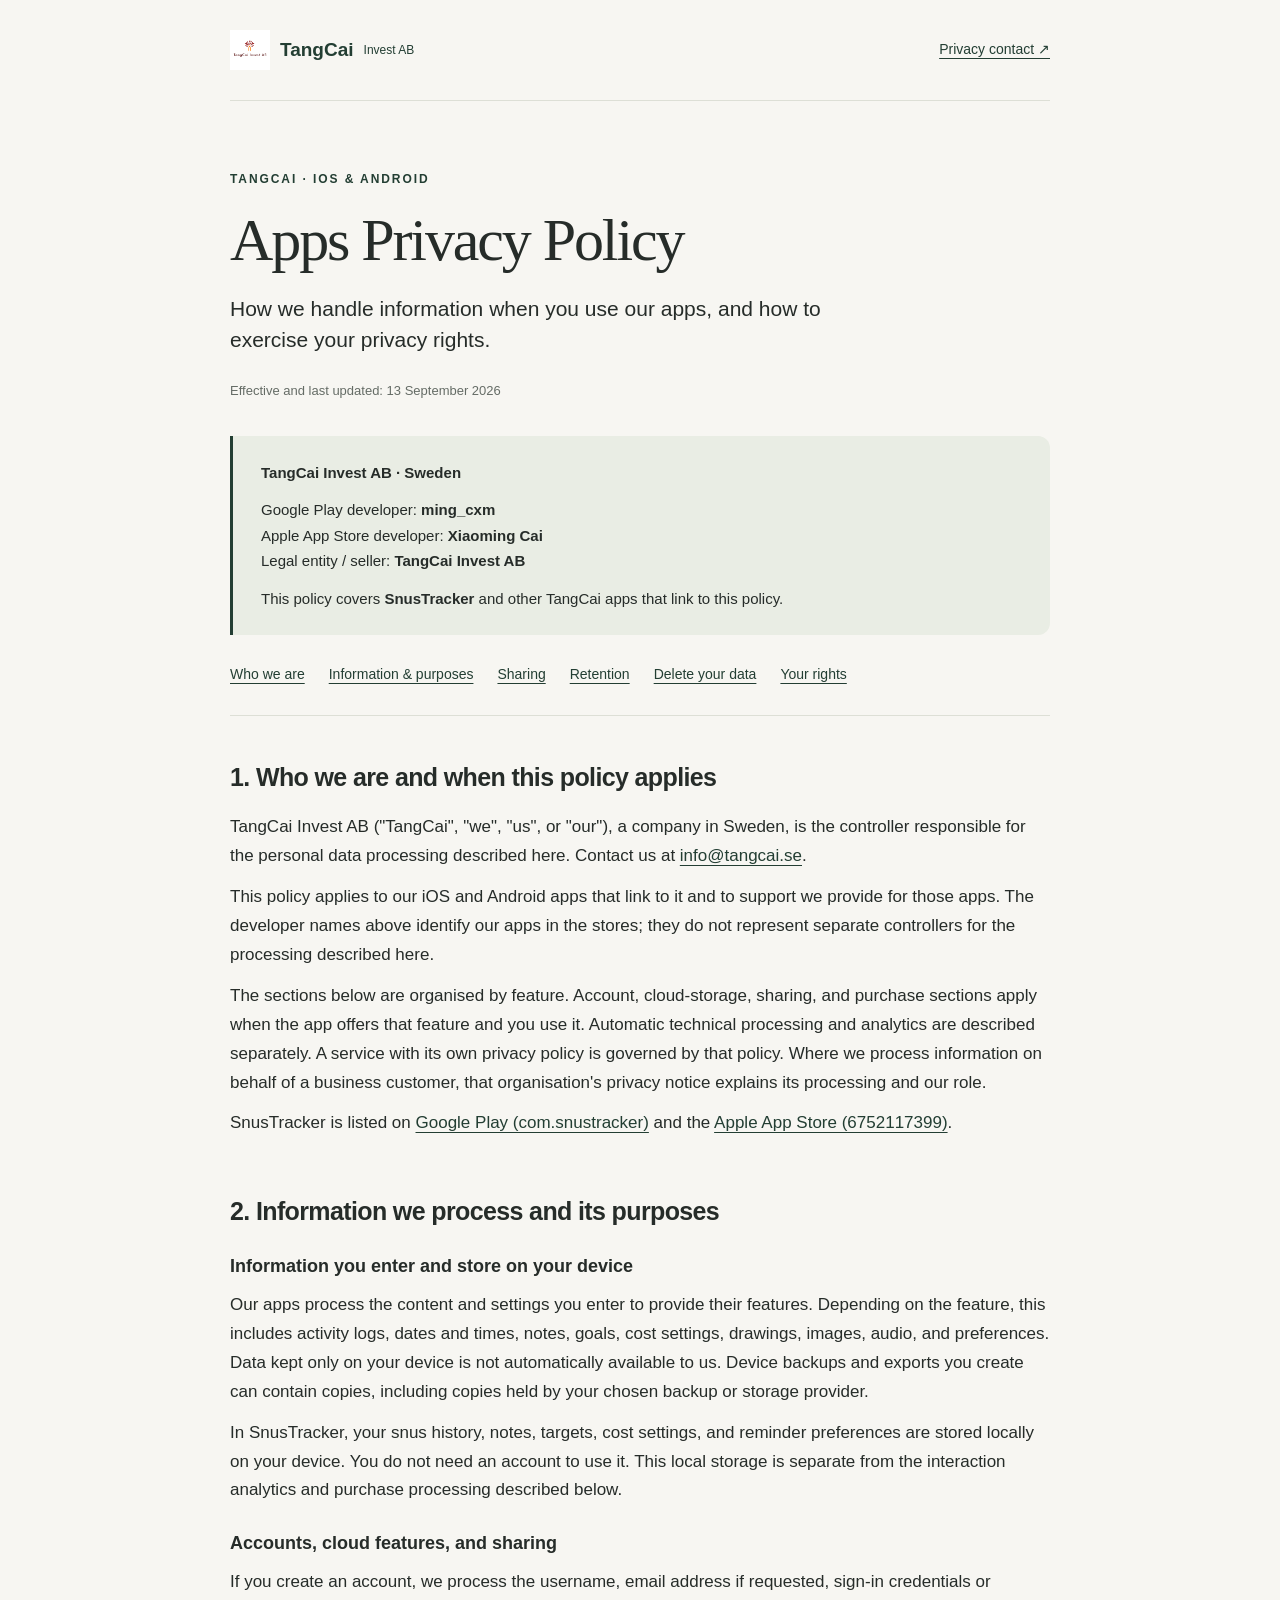
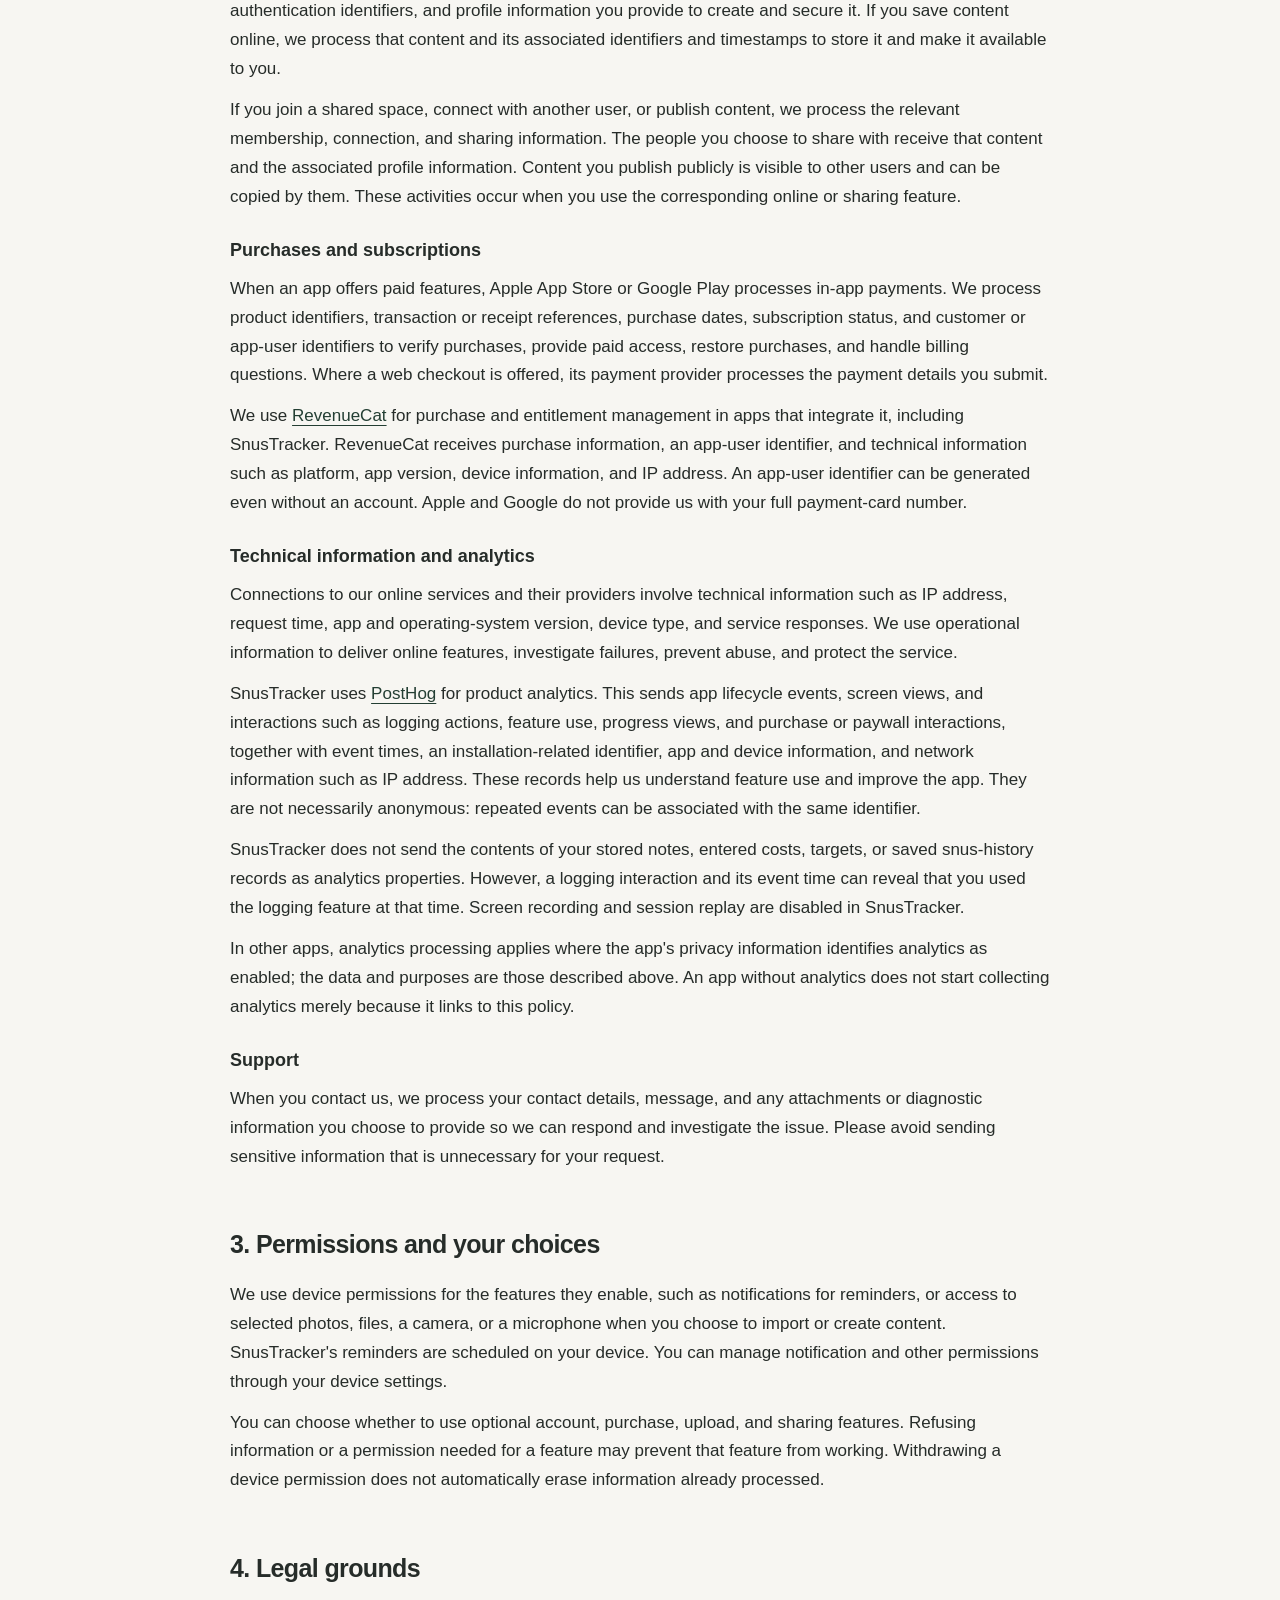
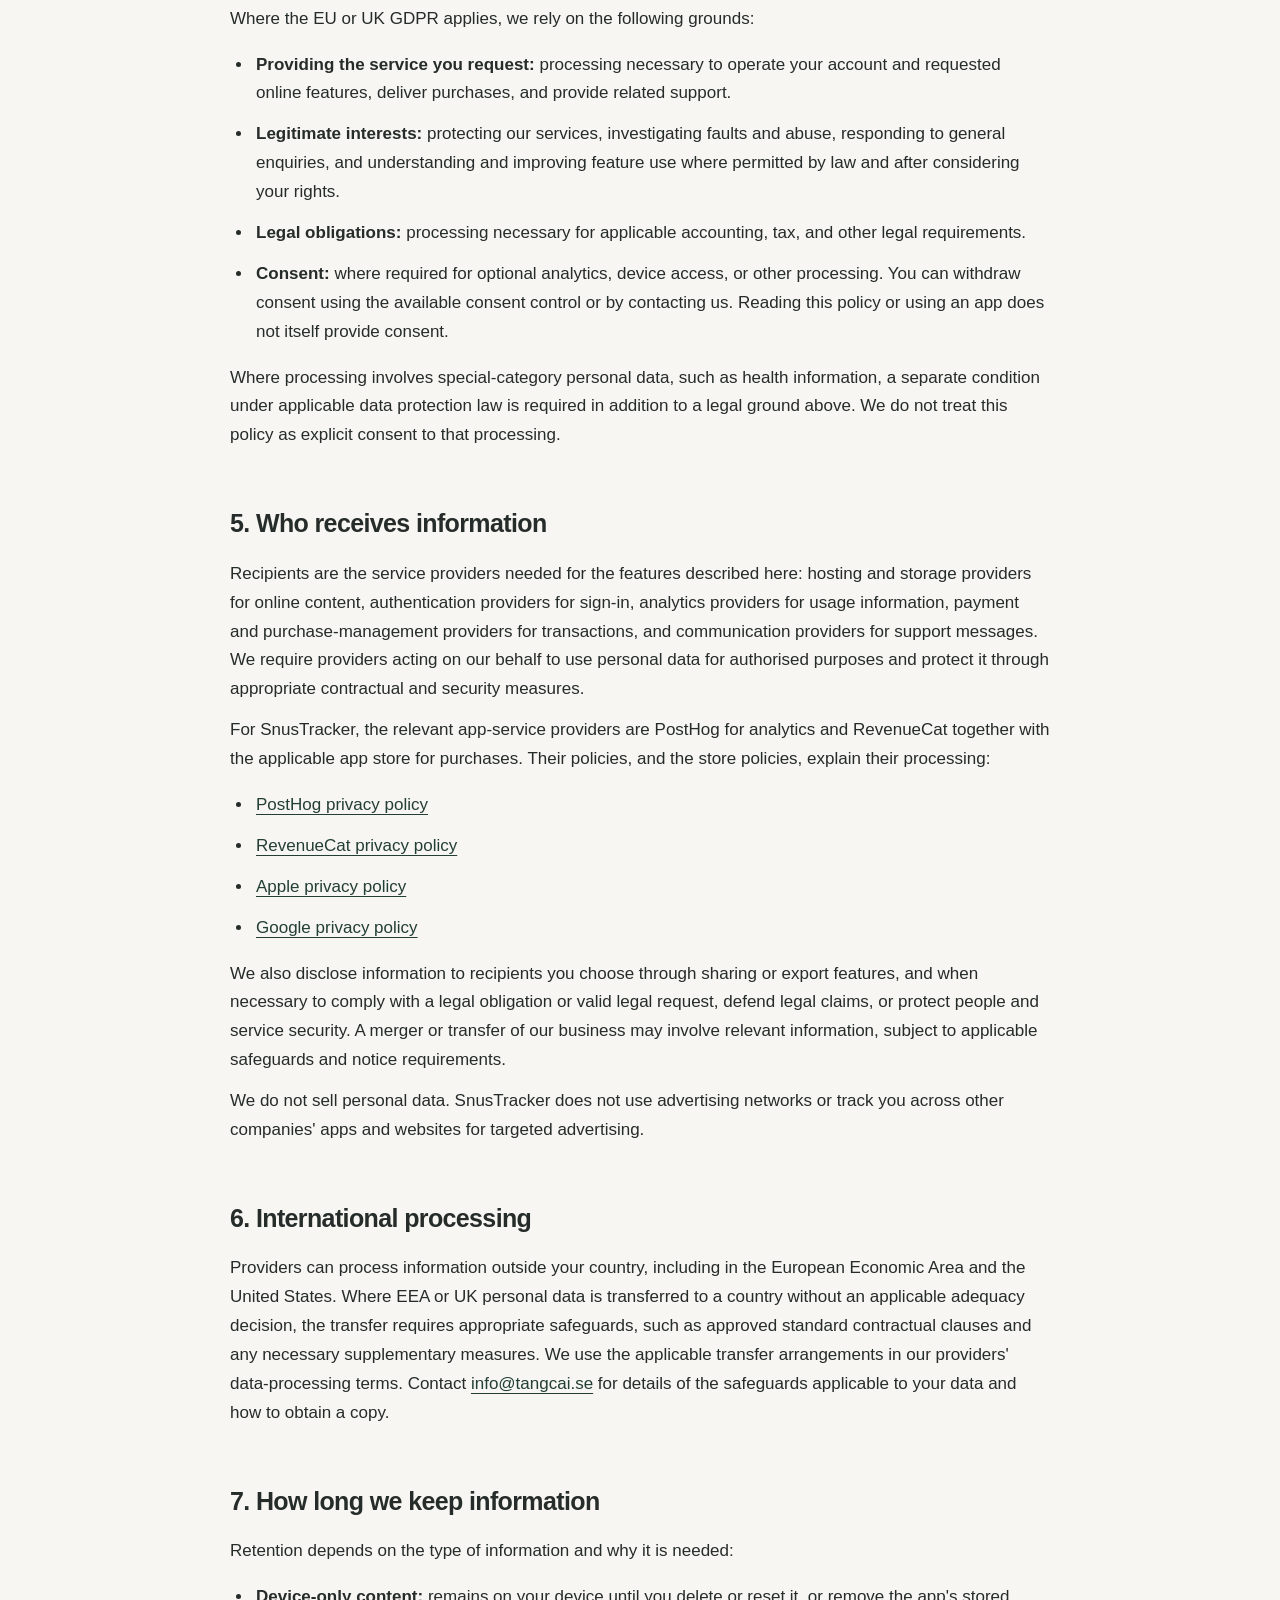
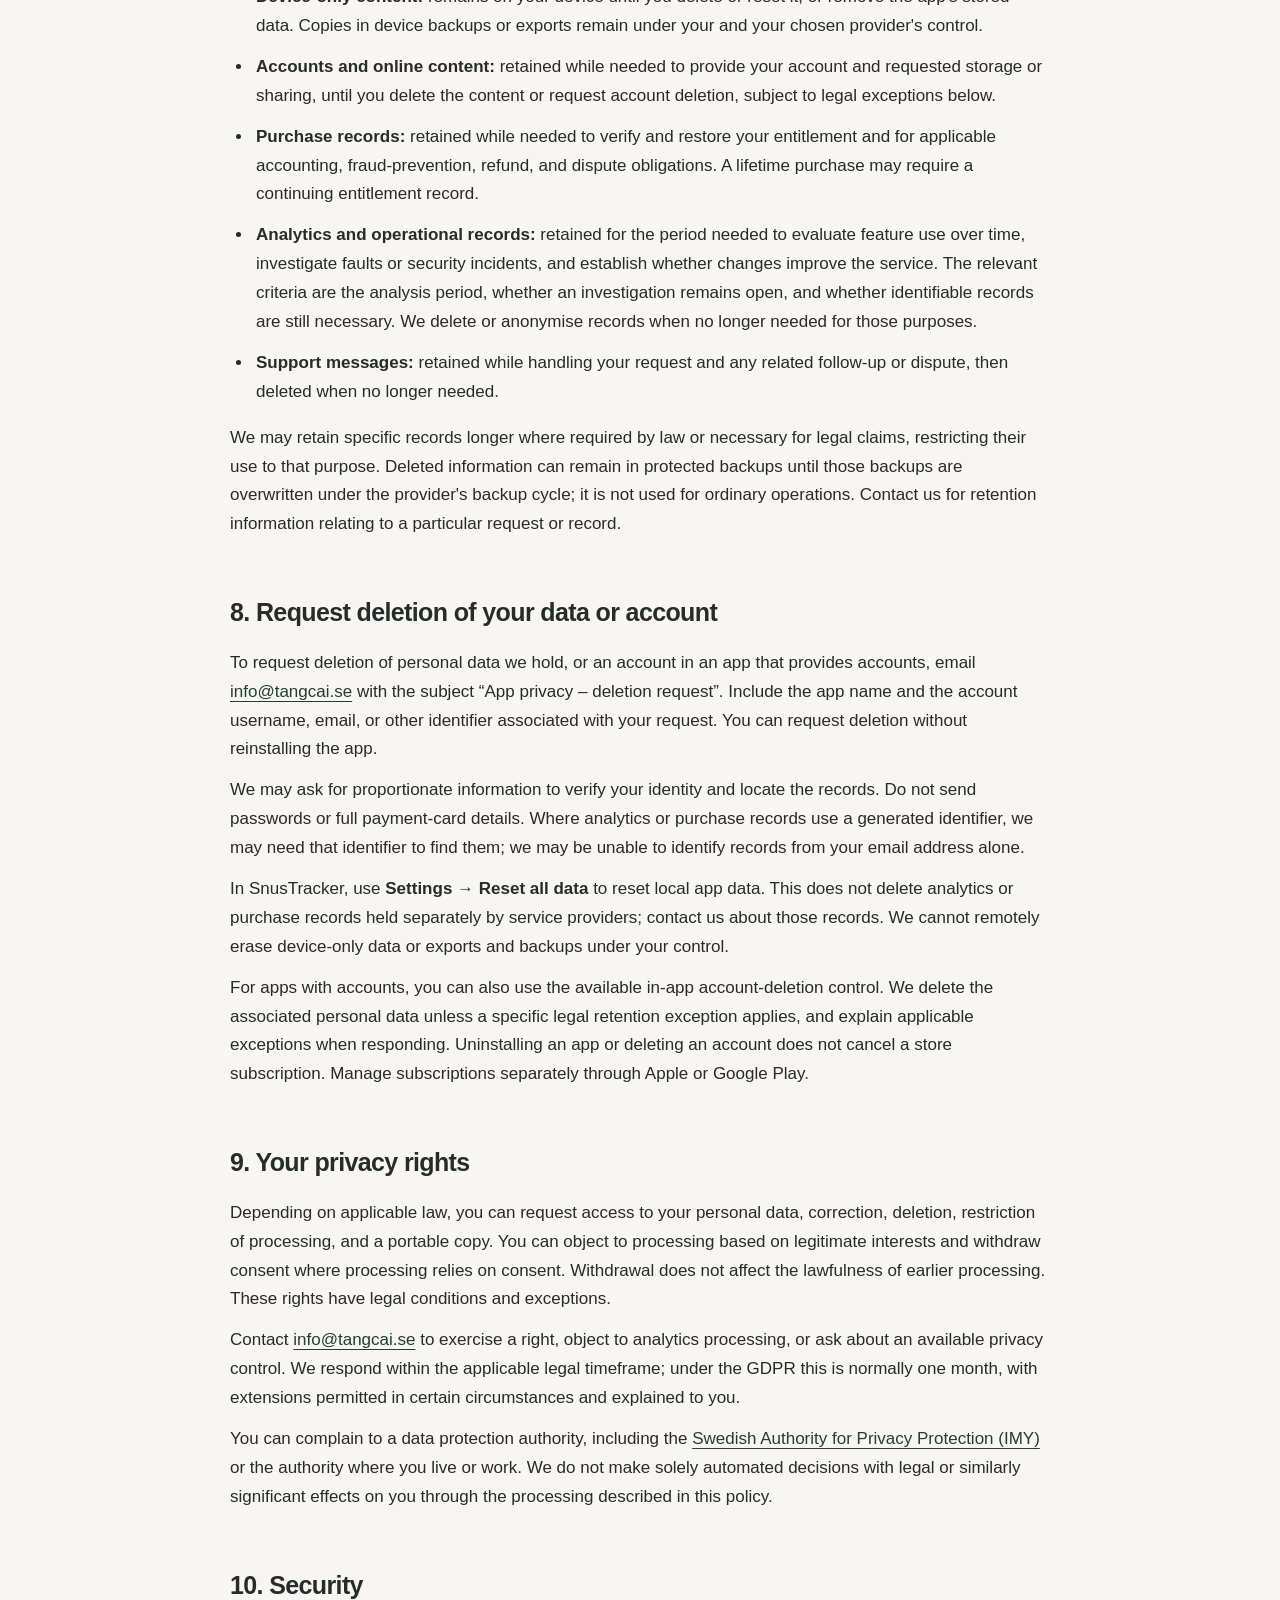
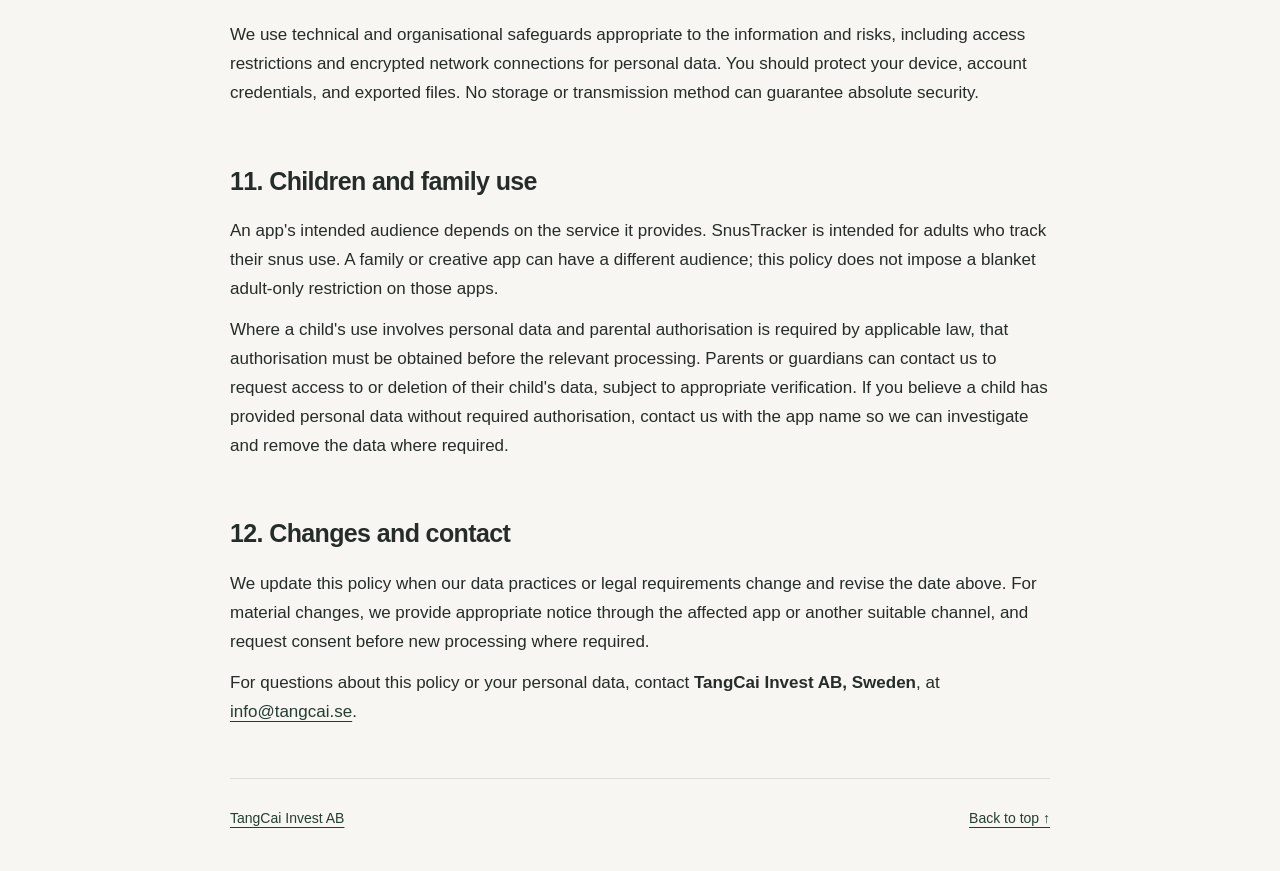
==== apps/privacy/index.html @ 23108cfd "Publish shared apps privacy policy" ====
<!doctype html>
<html lang="en">
  <head>
    <meta charset="utf-8" />
    <meta name="viewport" content="width=device-width, initial-scale=1" />
    <meta name="description" content="Privacy policy for TangCai Invest AB apps on iOS and Android, including SnusTracker. Learn about data, purchases, analytics, and your privacy rights." />
    <meta name="robots" content="index, follow" />
    <meta name="theme-color" content="#f7f6f2" />
    <link rel="canonical" href="https://tangcai.se/apps/privacy/" />
    <link rel="icon" href="../../logo.png" />
    <link rel="stylesheet" href="privacy.css" />
    <title>Apps Privacy Policy | TangCai Invest AB</title>
  </head>
  <body>
    <a class="skip-link" href="#policy">Skip to privacy policy</a>
    <header class="container">
      <a class="brand" href="../../"><img src="../../logo.png" width="40" height="40" alt="" />TangCai <span>Invest AB</span></a>
      <a href="mailto:info@tangcai.se">Privacy contact ↗</a>
    </header>
    <main class="container" id="policy">
      <div class="intro">
        <p class="eyebrow">TangCai · iOS &amp; Android</p>
        <h1>Apps Privacy Policy</h1>
        <p class="lead">How we handle information when you use our apps, and how to exercise your privacy rights.</p>
        <p class="updated">Effective and last updated: <time datetime="2026-09-13">13 September 2026</time></p>
      </div>
      <aside class="identity" aria-label="Developer identification">
        <strong>TangCai Invest AB · Sweden</strong>
        <p>Google Play developer: <strong>ming_cxm</strong><br />Apple App Store developer: <strong>Xiaoming Cai</strong><br />Legal entity / seller: <strong>TangCai Invest AB</strong></p>
        <p>This policy covers <strong>SnusTracker</strong> and other TangCai apps that link to this policy.</p>
      </aside>
      <nav class="contents" aria-label="Policy contents">
        <a href="#scope">Who we are</a><a href="#information">Information &amp; purposes</a><a href="#sharing">Sharing</a><a href="#retention">Retention</a><a href="#deletion">Delete your data</a><a href="#rights">Your rights</a>
      </nav>
      <section id="scope">
        <h2>1. Who we are and when this policy applies</h2>
        <p>TangCai Invest AB ("TangCai", "we", "us", or "our"), a company in Sweden, is the controller responsible for the personal data processing described here. Contact us at <a href="mailto:info@tangcai.se">info@tangcai.se</a>.</p>
        <p>This policy applies to our iOS and Android apps that link to it and to support we provide for those apps. The developer names above identify our apps in the stores; they do not represent separate controllers for the processing described here.</p>
        <p>The sections below are organised by feature. Account, cloud-storage, sharing, and purchase sections apply when the app offers that feature and you use it. Automatic technical processing and analytics are described separately. A service with its own privacy policy is governed by that policy. Where we process information on behalf of a business customer, that organisation's privacy notice explains its processing and our role.</p>
        <p>SnusTracker is listed on <a href="https://play.google.com/store/apps/details?id=com.snustracker">Google Play (com.snustracker)</a> and the <a href="https://apps.apple.com/app/id6752117399">Apple App Store (6752117399)</a>.</p>
      </section>
      <section id="information">
        <h2>2. Information we process and its purposes</h2>
        <h3>Information you enter and store on your device</h3>
        <p>Our apps process the content and settings you enter to provide their features. Depending on the feature, this includes activity logs, dates and times, notes, goals, cost settings, drawings, images, audio, and preferences. Data kept only on your device is not automatically available to us. Device backups and exports you create can contain copies, including copies held by your chosen backup or storage provider.</p>
        <p>In SnusTracker, your snus history, notes, targets, cost settings, and reminder preferences are stored locally on your device. You do not need an account to use it. This local storage is separate from the interaction analytics and purchase processing described below.</p>
        <h3>Accounts, cloud features, and sharing</h3>
        <p>If you create an account, we process the username, email address if requested, sign-in credentials or authentication identifiers, and profile information you provide to create and secure it. If you save content online, we process that content and its associated identifiers and timestamps to store it and make it available to you.</p>
        <p>If you join a shared space, connect with another user, or publish content, we process the relevant membership, connection, and sharing information. The people you choose to share with receive that content and the associated profile information. Content you publish publicly is visible to other users and can be copied by them. These activities occur when you use the corresponding online or sharing feature.</p>
        <h3>Purchases and subscriptions</h3>
        <p>When an app offers paid features, Apple App Store or Google Play processes in-app payments. We process product identifiers, transaction or receipt references, purchase dates, subscription status, and customer or app-user identifiers to verify purchases, provide paid access, restore purchases, and handle billing questions. Where a web checkout is offered, its payment provider processes the payment details you submit.</p>
        <p>We use <a href="https://www.revenuecat.com/privacy">RevenueCat</a> for purchase and entitlement management in apps that integrate it, including SnusTracker. RevenueCat receives purchase information, an app-user identifier, and technical information such as platform, app version, device information, and IP address. An app-user identifier can be generated even without an account. Apple and Google do not provide us with your full payment-card number.</p>
        <h3>Technical information and analytics</h3>
        <p>Connections to our online services and their providers involve technical information such as IP address, request time, app and operating-system version, device type, and service responses. We use operational information to deliver online features, investigate failures, prevent abuse, and protect the service.</p>
        <p>SnusTracker uses <a href="https://posthog.com/privacy">PostHog</a> for product analytics. This sends app lifecycle events, screen views, and interactions such as logging actions, feature use, progress views, and purchase or paywall interactions, together with event times, an installation-related identifier, app and device information, and network information such as IP address. These records help us understand feature use and improve the app. They are not necessarily anonymous: repeated events can be associated with the same identifier.</p>
        <p>SnusTracker does not send the contents of your stored notes, entered costs, targets, or saved snus-history records as analytics properties. However, a logging interaction and its event time can reveal that you used the logging feature at that time. Screen recording and session replay are disabled in SnusTracker.</p>
        <p>In other apps, analytics processing applies where the app's privacy information identifies analytics as enabled; the data and purposes are those described above. An app without analytics does not start collecting analytics merely because it links to this policy.</p>
        <h3>Support</h3>
        <p>When you contact us, we process your contact details, message, and any attachments or diagnostic information you choose to provide so we can respond and investigate the issue. Please avoid sending sensitive information that is unnecessary for your request.</p>
      </section>
      <section id="permissions">
        <h2>3. Permissions and your choices</h2>
        <p>We use device permissions for the features they enable, such as notifications for reminders, or access to selected photos, files, a camera, or a microphone when you choose to import or create content. SnusTracker's reminders are scheduled on your device. You can manage notification and other permissions through your device settings.</p>
        <p>You can choose whether to use optional account, purchase, upload, and sharing features. Refusing information or a permission needed for a feature may prevent that feature from working. Withdrawing a device permission does not automatically erase information already processed.</p>
      </section>
      <section id="legal-bases">
        <h2>4. Legal grounds</h2>
        <p>Where the EU or UK GDPR applies, we rely on the following grounds:</p>
        <ul>
          <li><strong>Providing the service you request:</strong> processing necessary to operate your account and requested online features, deliver purchases, and provide related support.</li>
          <li><strong>Legitimate interests:</strong> protecting our services, investigating faults and abuse, responding to general enquiries, and understanding and improving feature use where permitted by law and after considering your rights.</li>
          <li><strong>Legal obligations:</strong> processing necessary for applicable accounting, tax, and other legal requirements.</li>
          <li><strong>Consent:</strong> where required for optional analytics, device access, or other processing. You can withdraw consent using the available consent control or by contacting us. Reading this policy or using an app does not itself provide consent.</li>
        </ul>
        <p>Where processing involves special-category personal data, such as health information, a separate condition under applicable data protection law is required in addition to a legal ground above. We do not treat this policy as explicit consent to that processing.</p>
      </section>
      <section id="sharing">
        <h2>5. Who receives information</h2>
        <p>Recipients are the service providers needed for the features described here: hosting and storage providers for online content, authentication providers for sign-in, analytics providers for usage information, payment and purchase-management providers for transactions, and communication providers for support messages. We require providers acting on our behalf to use personal data for authorised purposes and protect it through appropriate contractual and security measures.</p>
        <p>For SnusTracker, the relevant app-service providers are PostHog for analytics and RevenueCat together with the applicable app store for purchases. Their policies, and the store policies, explain their processing:</p>
        <ul>
          <li><a href="https://posthog.com/privacy">PostHog privacy policy</a></li>
          <li><a href="https://www.revenuecat.com/privacy">RevenueCat privacy policy</a></li>
          <li><a href="https://www.apple.com/legal/privacy/">Apple privacy policy</a></li>
          <li><a href="https://policies.google.com/privacy">Google privacy policy</a></li>
        </ul>
        <p>We also disclose information to recipients you choose through sharing or export features, and when necessary to comply with a legal obligation or valid legal request, defend legal claims, or protect people and service security. A merger or transfer of our business may involve relevant information, subject to applicable safeguards and notice requirements.</p>
        <p>We do not sell personal data. SnusTracker does not use advertising networks or track you across other companies' apps and websites for targeted advertising.</p>
      </section>
      <section id="transfers">
        <h2>6. International processing</h2>
        <p>Providers can process information outside your country, including in the European Economic Area and the United States. Where EEA or UK personal data is transferred to a country without an applicable adequacy decision, the transfer requires appropriate safeguards, such as approved standard contractual clauses and any necessary supplementary measures. We use the applicable transfer arrangements in our providers' data-processing terms. Contact <a href="mailto:info@tangcai.se">info@tangcai.se</a> for details of the safeguards applicable to your data and how to obtain a copy.</p>
      </section>
      <section id="retention">
        <h2>7. How long we keep information</h2>
        <p>Retention depends on the type of information and why it is needed:</p>
        <ul>
          <li><strong>Device-only content:</strong> remains on your device until you delete or reset it, or remove the app's stored data. Copies in device backups or exports remain under your and your chosen provider's control.</li>
          <li><strong>Accounts and online content:</strong> retained while needed to provide your account and requested storage or sharing, until you delete the content or request account deletion, subject to legal exceptions below.</li>
          <li><strong>Purchase records:</strong> retained while needed to verify and restore your entitlement and for applicable accounting, fraud-prevention, refund, and dispute obligations. A lifetime purchase may require a continuing entitlement record.</li>
          <li><strong>Analytics and operational records:</strong> retained for the period needed to evaluate feature use over time, investigate faults or security incidents, and establish whether changes improve the service. The relevant criteria are the analysis period, whether an investigation remains open, and whether identifiable records are still necessary. We delete or anonymise records when no longer needed for those purposes.</li>
          <li><strong>Support messages:</strong> retained while handling your request and any related follow-up or dispute, then deleted when no longer needed.</li>
        </ul>
        <p>We may retain specific records longer where required by law or necessary for legal claims, restricting their use to that purpose. Deleted information can remain in protected backups until those backups are overwritten under the provider's backup cycle; it is not used for ordinary operations. Contact us for retention information relating to a particular request or record.</p>
      </section>
      <section id="deletion">
        <h2>8. Request deletion of your data or account</h2>
        <p>To request deletion of personal data we hold, or an account in an app that provides accounts, email <a href="mailto:info@tangcai.se?subject=App%20privacy%20-%20deletion%20request">info@tangcai.se</a> with the subject “App privacy – deletion request”. Include the app name and the account username, email, or other identifier associated with your request. You can request deletion without reinstalling the app.</p>
        <p>We may ask for proportionate information to verify your identity and locate the records. Do not send passwords or full payment-card details. Where analytics or purchase records use a generated identifier, we may need that identifier to find them; we may be unable to identify records from your email address alone.</p>
        <p>In SnusTracker, use <strong>Settings → Reset all data</strong> to reset local app data. This does not delete analytics or purchase records held separately by service providers; contact us about those records. We cannot remotely erase device-only data or exports and backups under your control.</p>
        <p>For apps with accounts, you can also use the available in-app account-deletion control. We delete the associated personal data unless a specific legal retention exception applies, and explain applicable exceptions when responding. Uninstalling an app or deleting an account does not cancel a store subscription. Manage subscriptions separately through Apple or Google Play.</p>
      </section>
      <section id="rights">
        <h2>9. Your privacy rights</h2>
        <p>Depending on applicable law, you can request access to your personal data, correction, deletion, restriction of processing, and a portable copy. You can object to processing based on legitimate interests and withdraw consent where processing relies on consent. Withdrawal does not affect the lawfulness of earlier processing. These rights have legal conditions and exceptions.</p>
        <p>Contact <a href="mailto:info@tangcai.se">info@tangcai.se</a> to exercise a right, object to analytics processing, or ask about an available privacy control. We respond within the applicable legal timeframe; under the GDPR this is normally one month, with extensions permitted in certain circumstances and explained to you.</p>
        <p>You can complain to a data protection authority, including the <a href="https://www.imy.se/en/">Swedish Authority for Privacy Protection (IMY)</a> or the authority where you live or work. We do not make solely automated decisions with legal or similarly significant effects on you through the processing described in this policy.</p>
      </section>
      <section id="security">
        <h2>10. Security</h2>
        <p>We use technical and organisational safeguards appropriate to the information and risks, including access restrictions and encrypted network connections for personal data. You should protect your device, account credentials, and exported files. No storage or transmission method can guarantee absolute security.</p>
      </section>
      <section id="children">
        <h2>11. Children and family use</h2>
        <p>An app's intended audience depends on the service it provides. SnusTracker is intended for adults who track their snus use. A family or creative app can have a different audience; this policy does not impose a blanket adult-only restriction on those apps.</p>
        <p>Where a child's use involves personal data and parental authorisation is required by applicable law, that authorisation must be obtained before the relevant processing. Parents or guardians can contact us to request access to or deletion of their child's data, subject to appropriate verification. If you believe a child has provided personal data without required authorisation, contact us with the app name so we can investigate and remove the data where required.</p>
      </section>
      <section id="changes">
        <h2>12. Changes and contact</h2>
        <p>We update this policy when our data practices or legal requirements change and revise the date above. For material changes, we provide appropriate notice through the affected app or another suitable channel, and request consent before new processing where required.</p>
        <p>For questions about this policy or your personal data, contact <strong>TangCai Invest AB, Sweden</strong>, at <a href="mailto:info@tangcai.se">info@tangcai.se</a>.</p>
      </section>
    </main>
    <footer class="container"><a href="../../">TangCai Invest AB</a><a href="#policy">Back to top ↑</a></footer>
  </body>
</html>
---- apps/privacy/privacy.css ----
:root { color-scheme: light; --paper: #f7f6f2; --ink: #262c29; --muted: #656c66; --line: #dddfd6; --green: #233e33; }
* { box-sizing: border-box; }
html { scroll-padding-top: 24px; }
body { margin: 0; background: var(--paper); color: var(--ink); font-family: Arial, Helvetica, sans-serif; font-size: 17px; line-height: 1.7; -webkit-font-smoothing: antialiased; }
.container { width: min(100% - 48px, 820px); margin-inline: auto; }
a { color: var(--green); text-underline-offset: 4px; overflow-wrap: anywhere; }
a:focus-visible { outline: 3px solid #b94c2a; outline-offset: 5px; }
header { display: flex; align-items: center; justify-content: space-between; gap: 24px; padding-block: 30px; border-bottom: 1px solid var(--line); font-size: 14px; }
.brand { display: flex; align-items: center; gap: 10px; text-decoration: none; font-weight: 700; font-size: 19px; }
.brand span { font-size: 12px; font-weight: 400; }
.brand img { object-fit: contain; }
.intro { padding-block: 56px 22px; }
.eyebrow { color: var(--green); font-size: 12px; text-transform: uppercase; letter-spacing: .16em; font-weight: 700; }
h1 { font-family: Georgia, 'Times New Roman', serif; font-weight: 400; font-size: clamp(38px, 7vw, 60px); line-height: 1.12; letter-spacing: -.035em; margin: 18px 0; }
.lead { max-width: 620px; font-size: 21px; line-height: 1.5; }
.updated { font-size: 13px; color: var(--muted); margin-top: 24px; }
.identity { background: #e9ede4; border-left: 3px solid var(--green); padding: 24px 28px; border-radius: 0 12px 12px 0; font-size: 15px; }
.identity p:last-child { margin-bottom: 0; }
.contents { display: flex; flex-wrap: wrap; gap: 10px 24px; padding-block: 28px; border-bottom: 1px solid var(--line); font-size: 14px; }
section { padding-top: 30px; }
h2 { font-size: 25px; line-height: 1.3; letter-spacing: -.025em; margin: 15px 0 20px; }
h3 { font-size: 18px; line-height: 1.4; margin: 26px 0 10px; }
p { margin-block: 12px; }
ul { padding-left: 23px; }
li { margin-bottom: 12px; padding-left: 3px; }
footer { display: flex; justify-content: space-between; gap: 20px; border-top: 1px solid var(--line); margin-top: 52px !important; padding-block: 28px 40px; font-size: 14px; }
.skip-link { position: absolute; left: 24px; top: -100px; padding: 10px; background: white; }
.skip-link:focus { top: 8px; }
@media (max-width: 520px) { .container { width: calc(100% - 36px); } header { gap: 16px; } .brand { flex-wrap: wrap; gap: 6px; font-size: 17px; } .brand span { display: none; } header > a:last-child { font-size: 12px; } .intro { padding-top: 36px; } .identity { padding: 20px; } body { font-size: 16px; } h2 { font-size: 23px; } }
@media print { header, .contents, footer, .skip-link { display: none; } body { background: white; font-size: 11pt; } .container { width: 100%; } .intro { padding-top: 0; } section { padding-top: 12px; } h2, h3 { break-after: avoid; } }
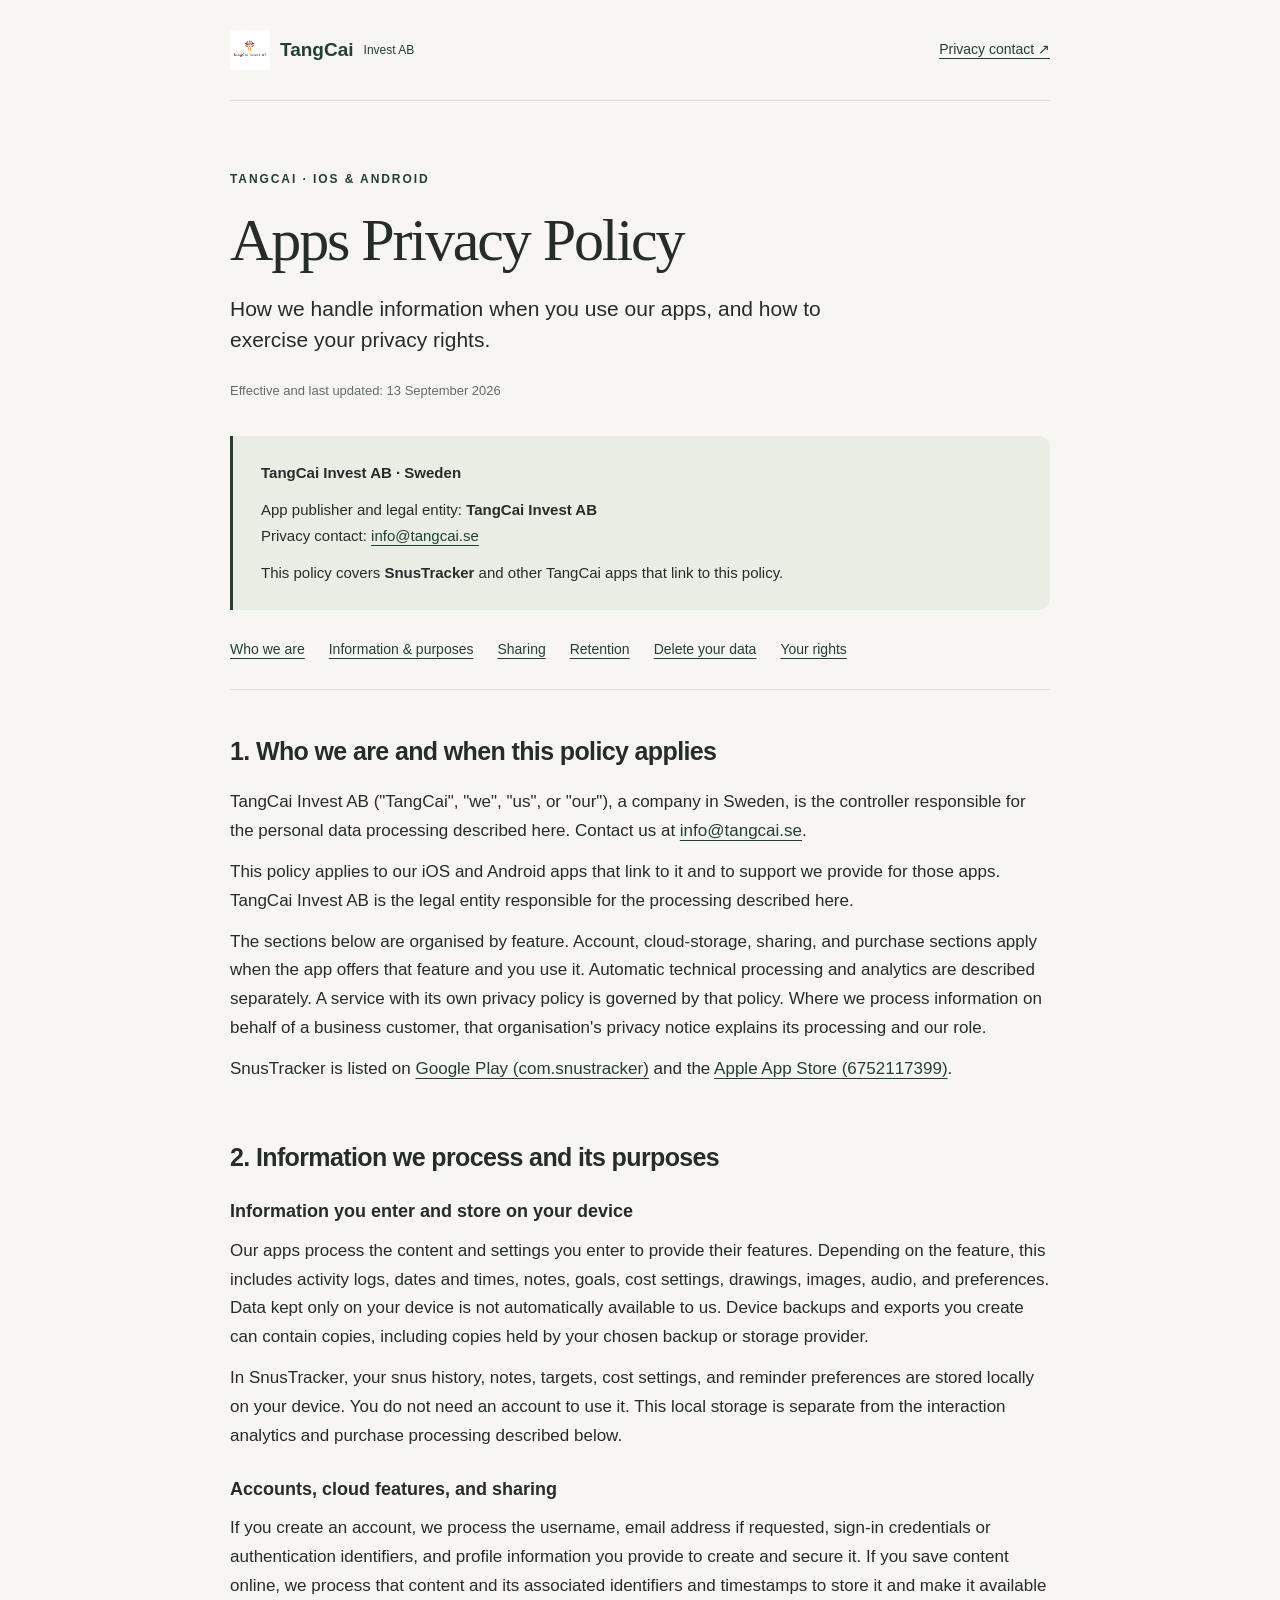
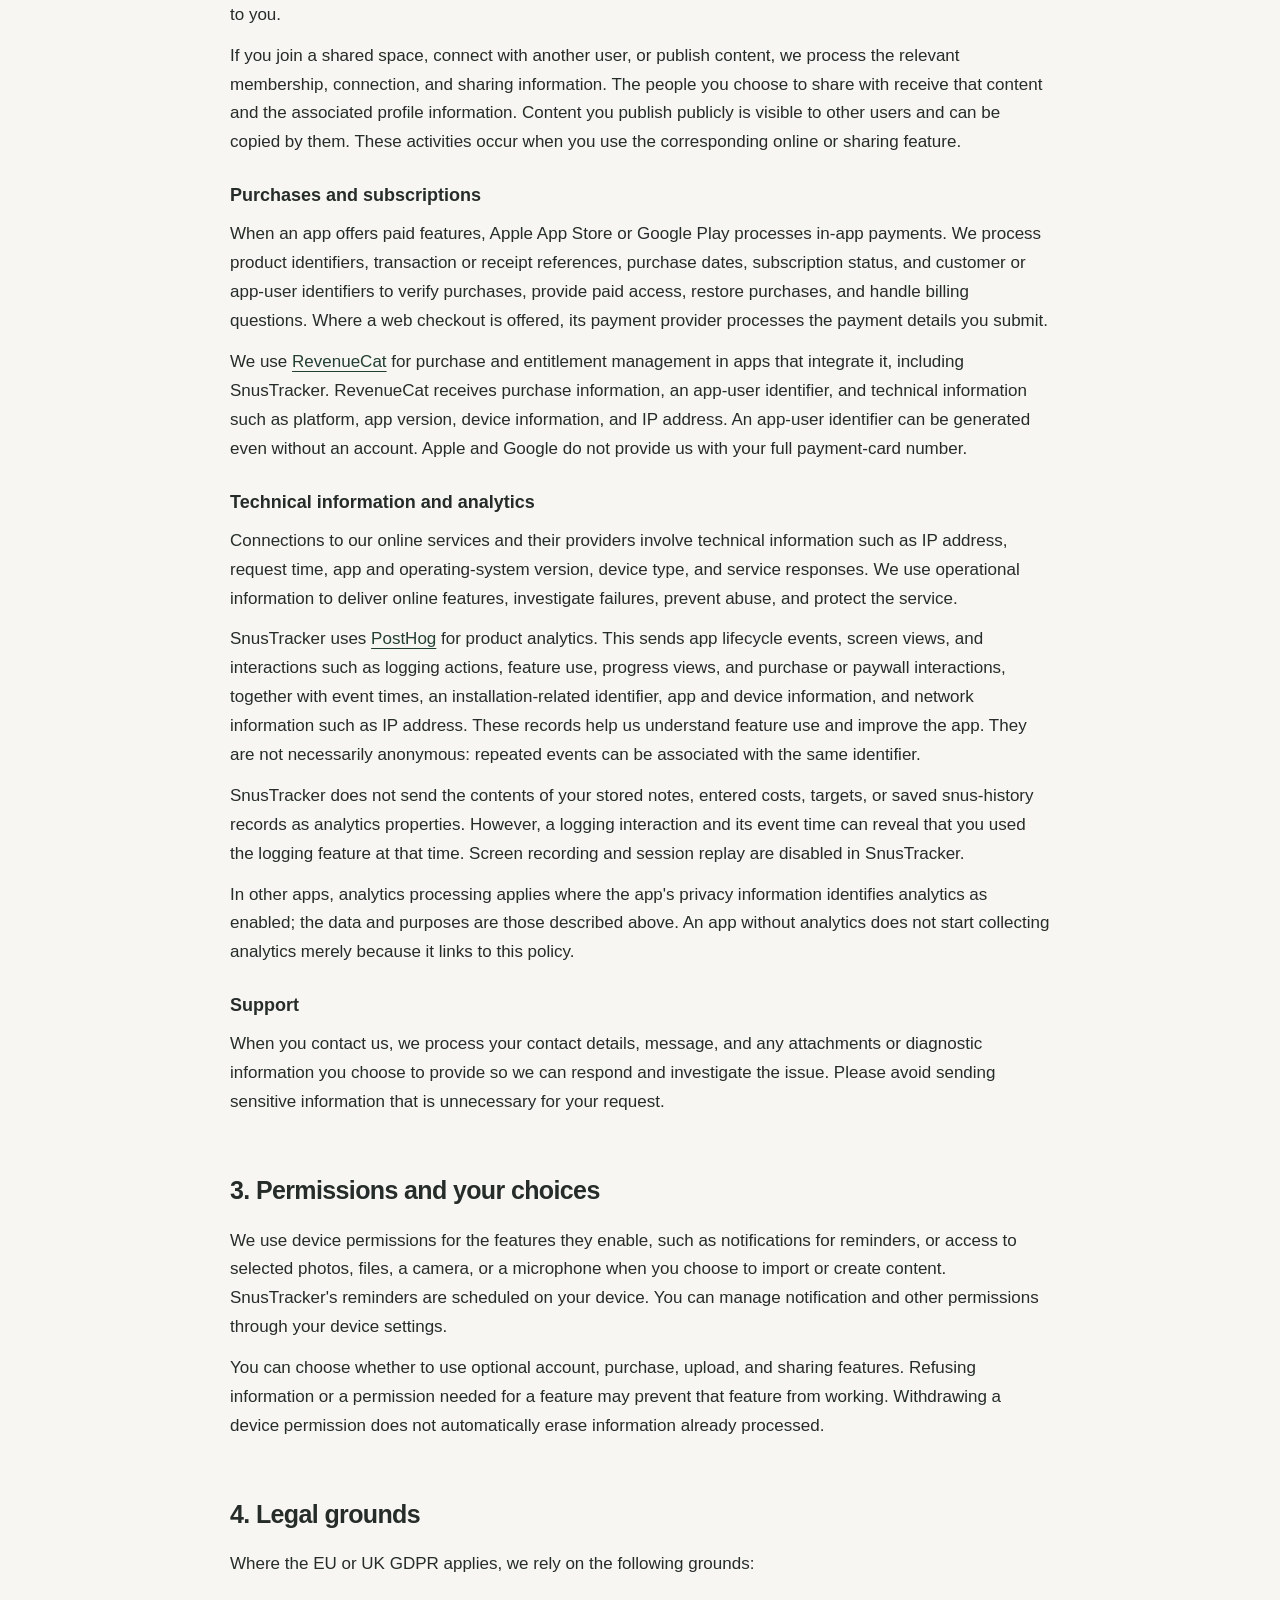
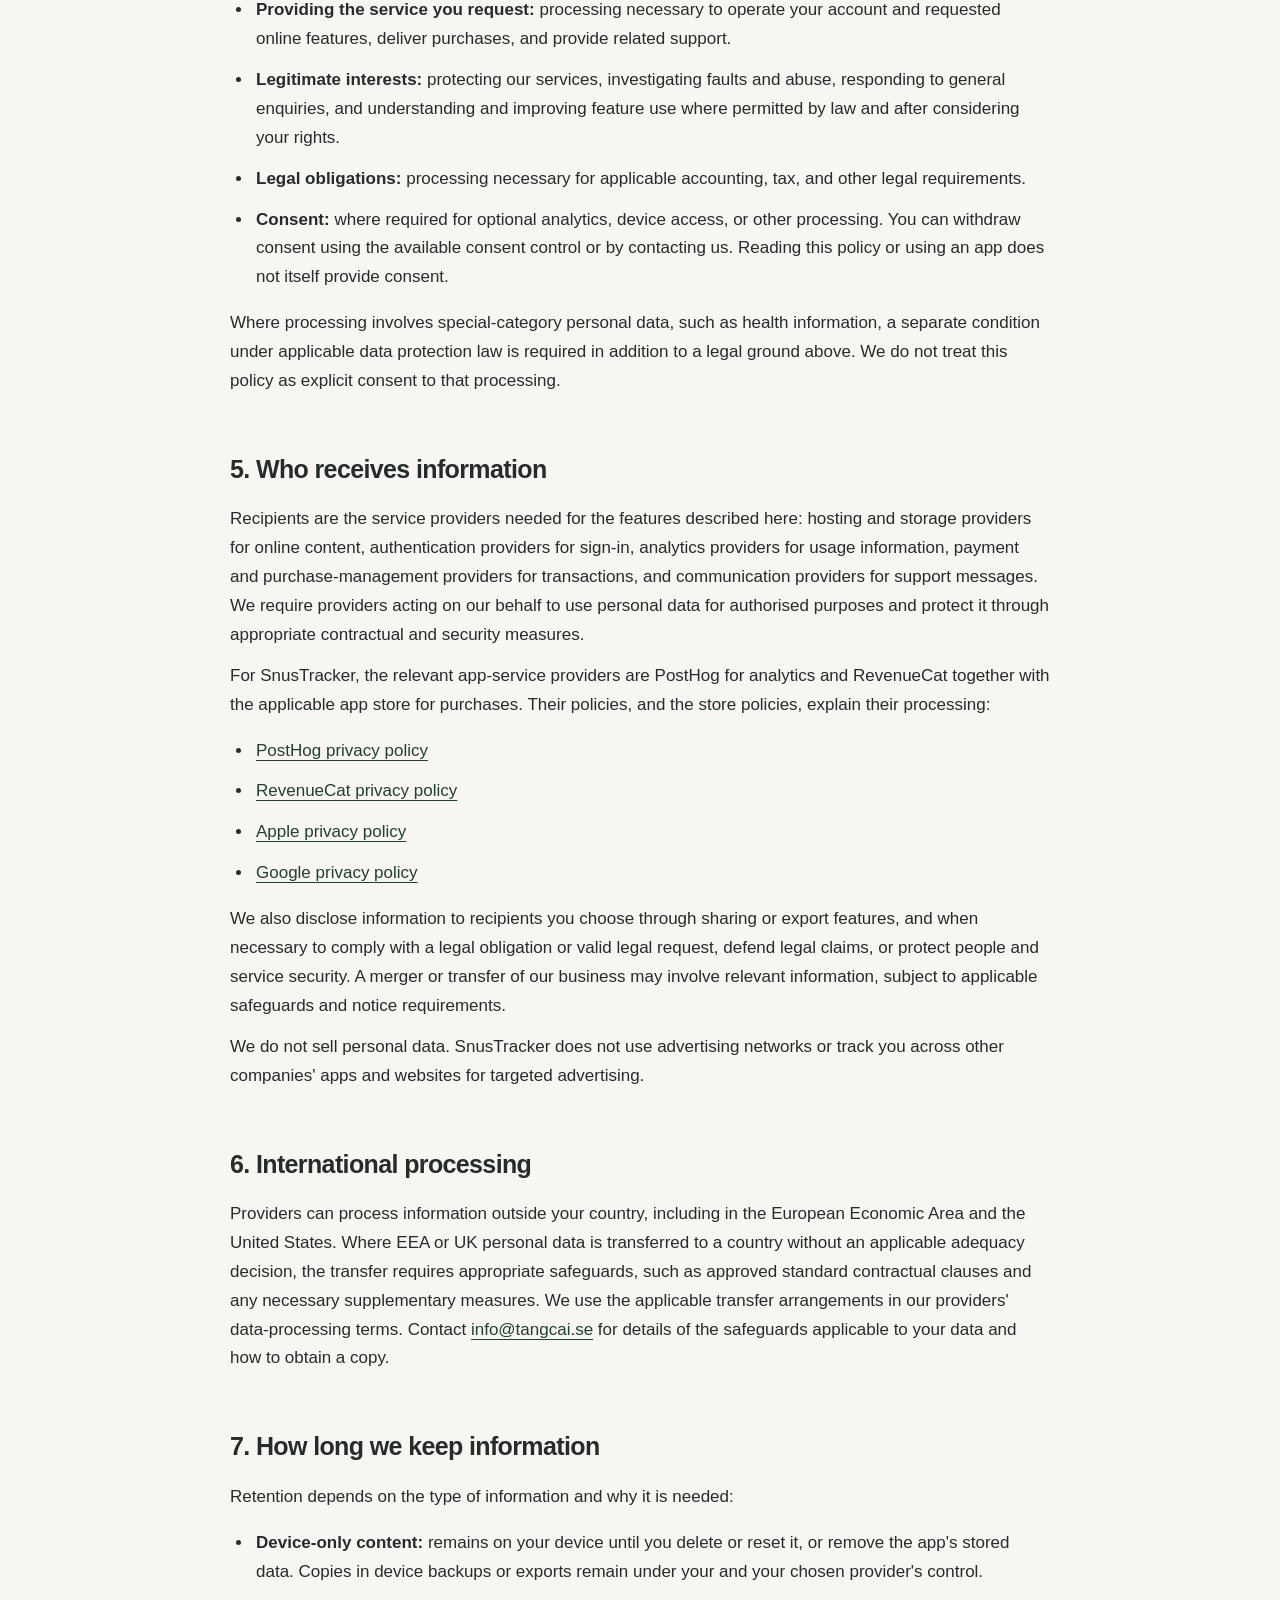
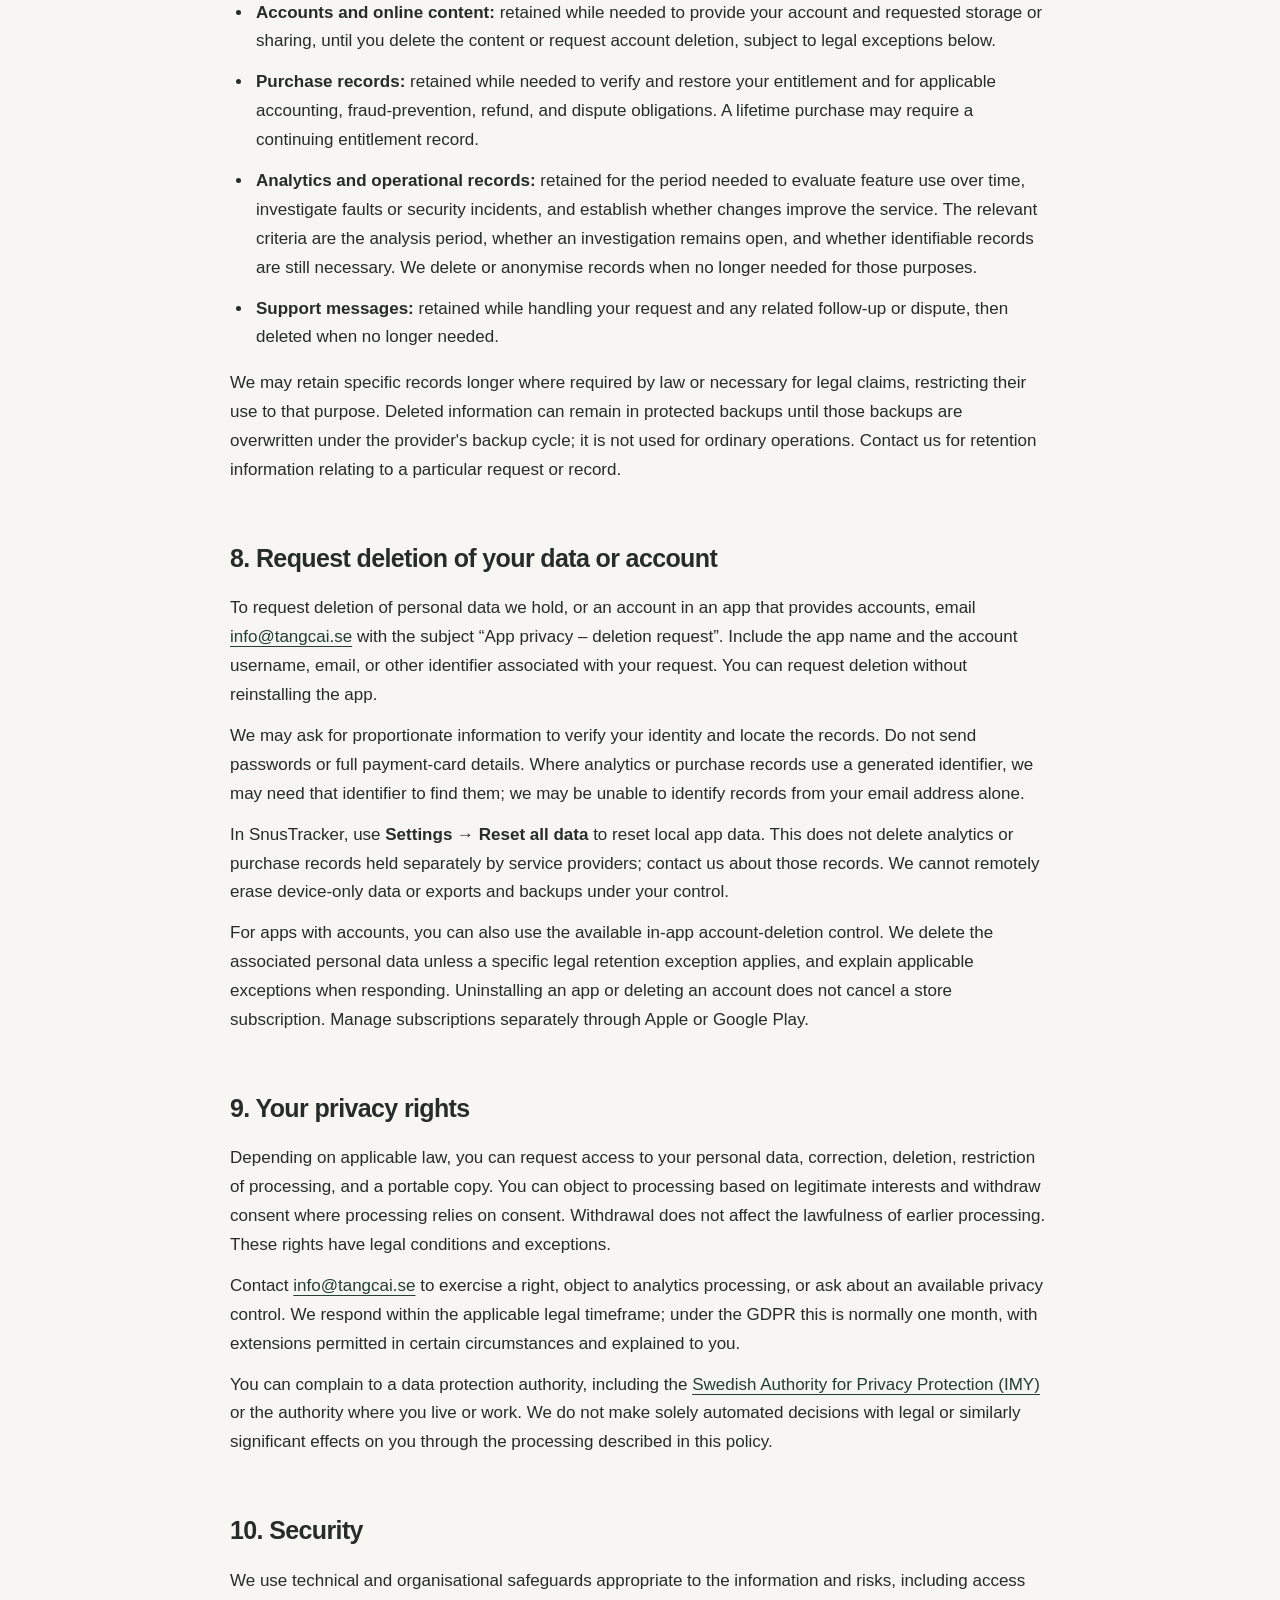
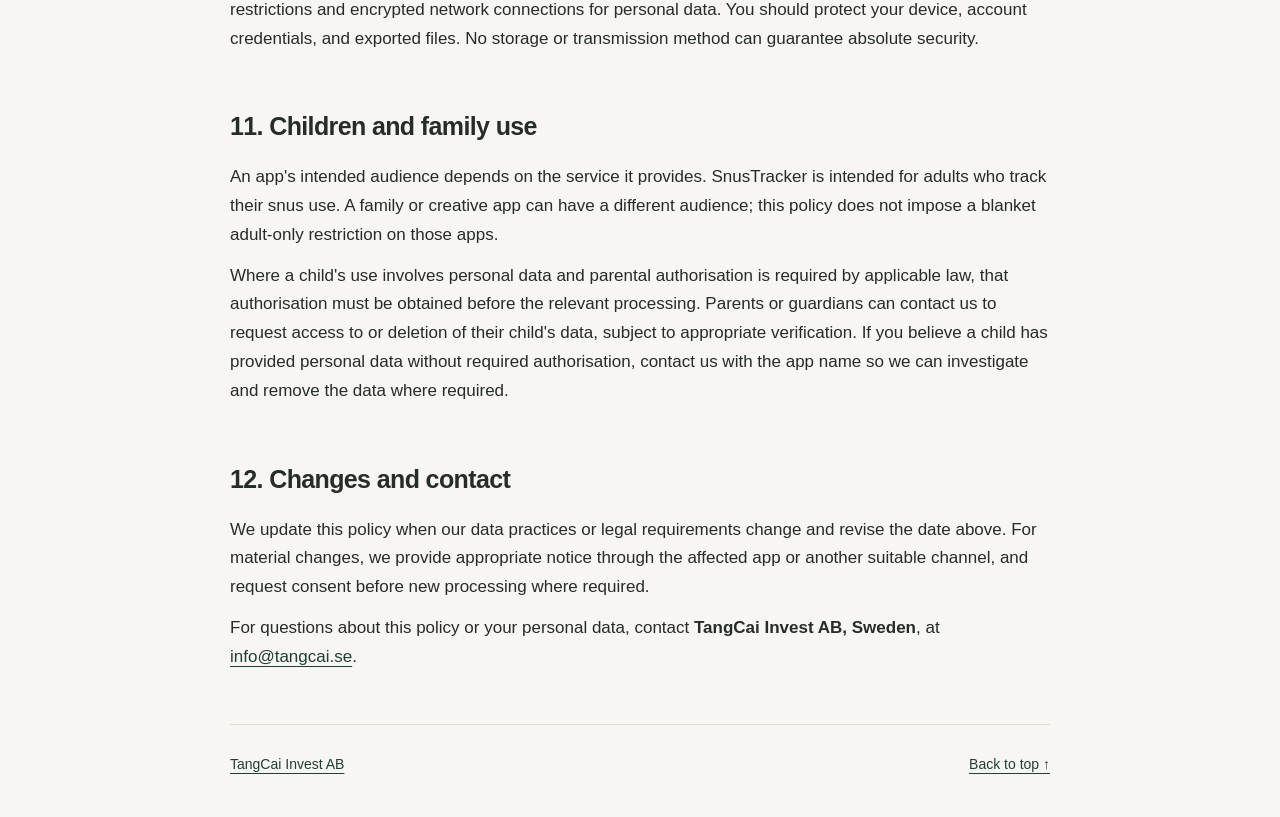
==== commit c1b94fbe: "Use company identity in apps privacy policy" ====
--- a/apps/privacy/index.html
+++ b/apps/privacy/index.html
@@ -26,7 +26,7 @@
       </div>
       <aside class="identity" aria-label="Developer identification">
         <strong>TangCai Invest AB · Sweden</strong>
-        <p>Google Play developer: <strong>ming_cxm</strong><br />Apple App Store developer: <strong>Xiaoming Cai</strong><br />Legal entity / seller: <strong>TangCai Invest AB</strong></p>
+        <p>App publisher and legal entity: <strong>TangCai Invest AB</strong><br />Privacy contact: <a href="mailto:info@tangcai.se">info@tangcai.se</a></p>
         <p>This policy covers <strong>SnusTracker</strong> and other TangCai apps that link to this policy.</p>
       </aside>
       <nav class="contents" aria-label="Policy contents">
@@ -35,7 +35,7 @@
       <section id="scope">
         <h2>1. Who we are and when this policy applies</h2>
         <p>TangCai Invest AB ("TangCai", "we", "us", or "our"), a company in Sweden, is the controller responsible for the personal data processing described here. Contact us at <a href="mailto:info@tangcai.se">info@tangcai.se</a>.</p>
-        <p>This policy applies to our iOS and Android apps that link to it and to support we provide for those apps. The developer names above identify our apps in the stores; they do not represent separate controllers for the processing described here.</p>
+        <p>This policy applies to our iOS and Android apps that link to it and to support we provide for those apps. TangCai Invest AB is the legal entity responsible for the processing described here.</p>
         <p>The sections below are organised by feature. Account, cloud-storage, sharing, and purchase sections apply when the app offers that feature and you use it. Automatic technical processing and analytics are described separately. A service with its own privacy policy is governed by that policy. Where we process information on behalf of a business customer, that organisation's privacy notice explains its processing and our role.</p>
         <p>SnusTracker is listed on <a href="https://play.google.com/store/apps/details?id=com.snustracker">Google Play (com.snustracker)</a> and the <a href="https://apps.apple.com/app/id6752117399">Apple App Store (6752117399)</a>.</p>
       </section>
